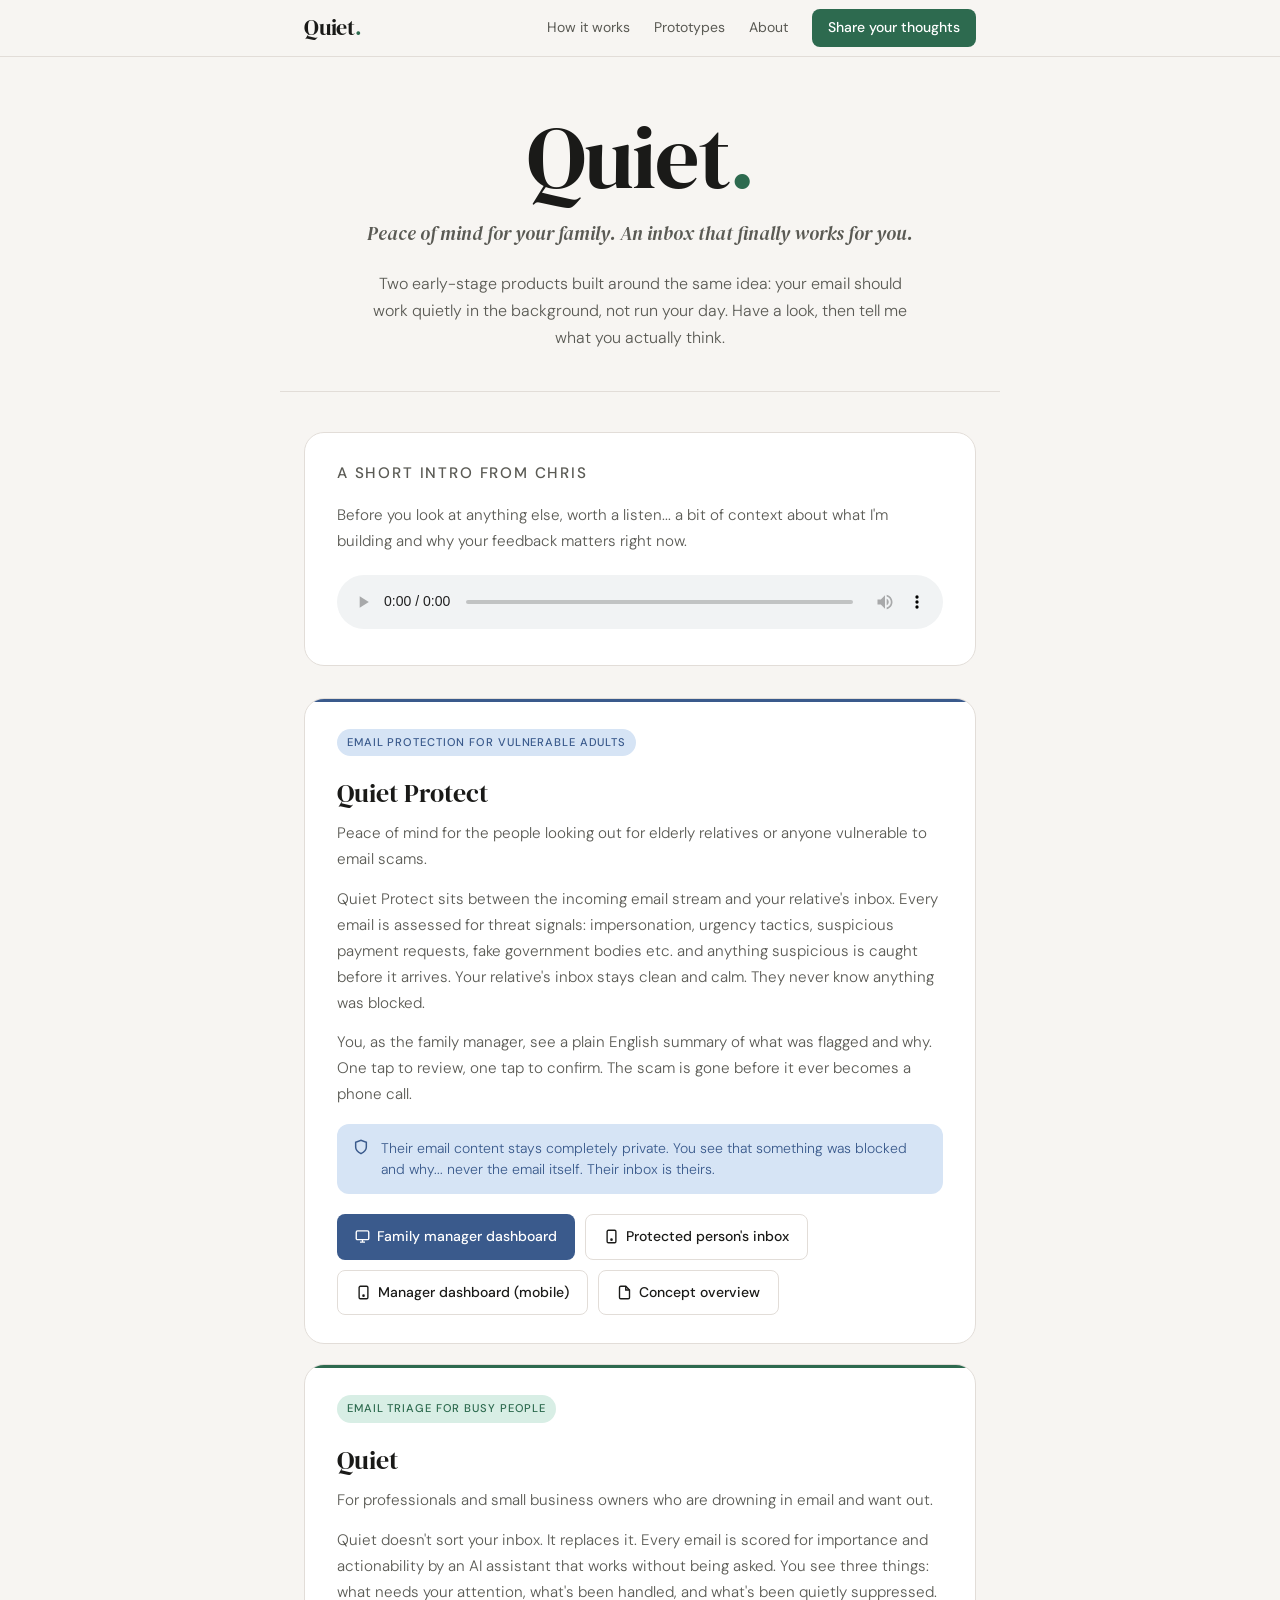
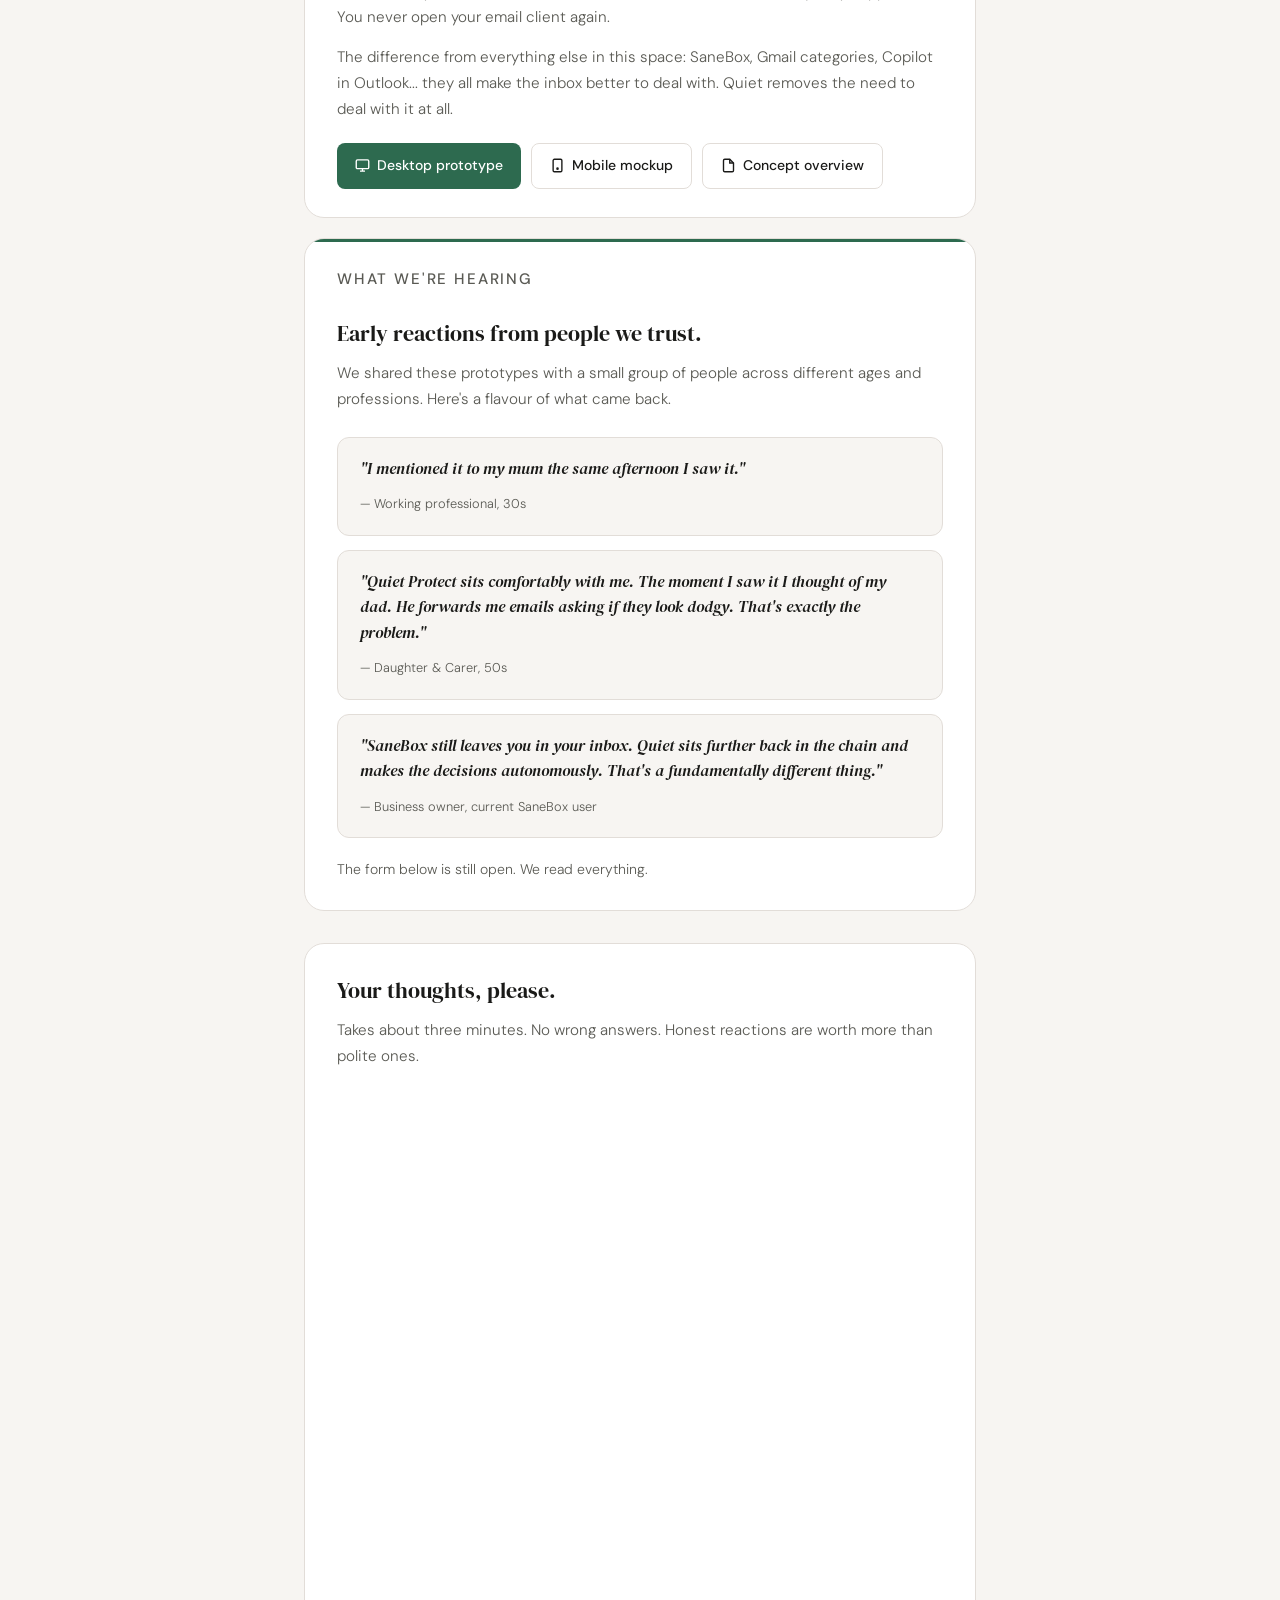
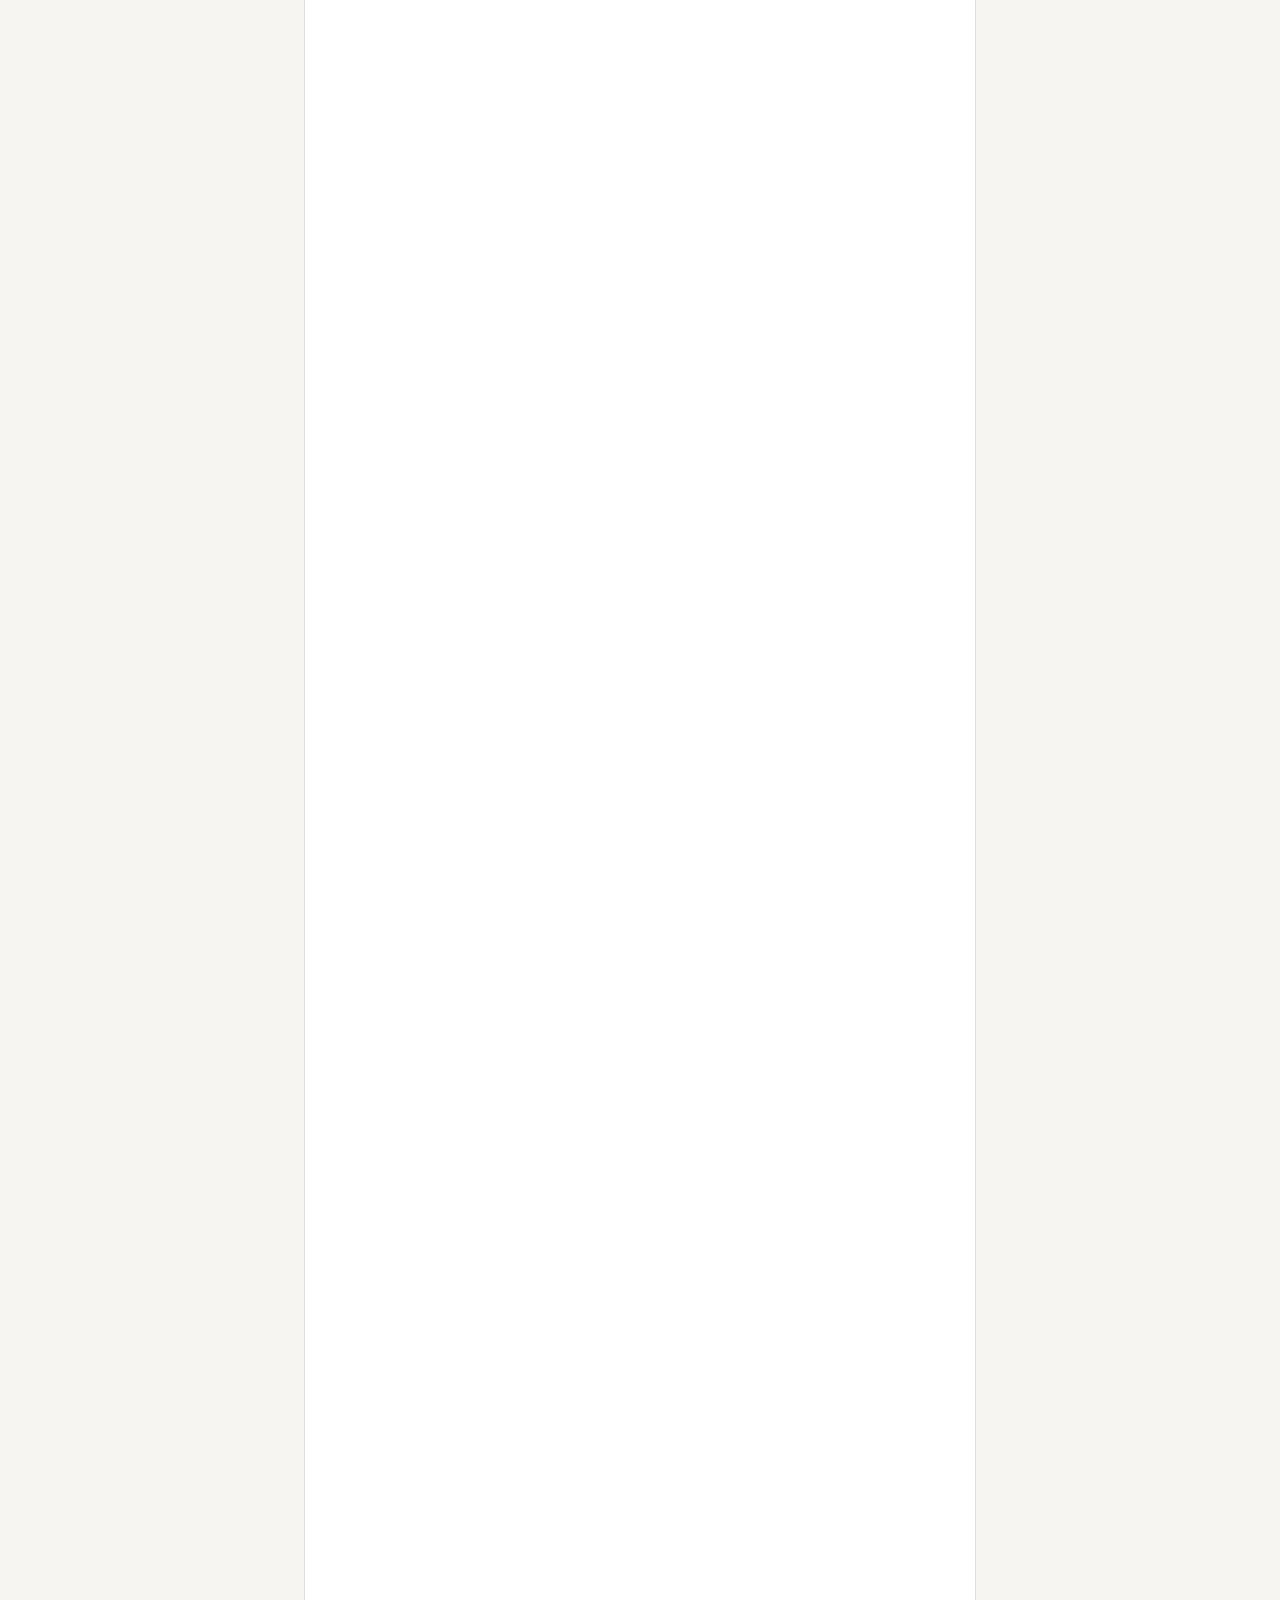
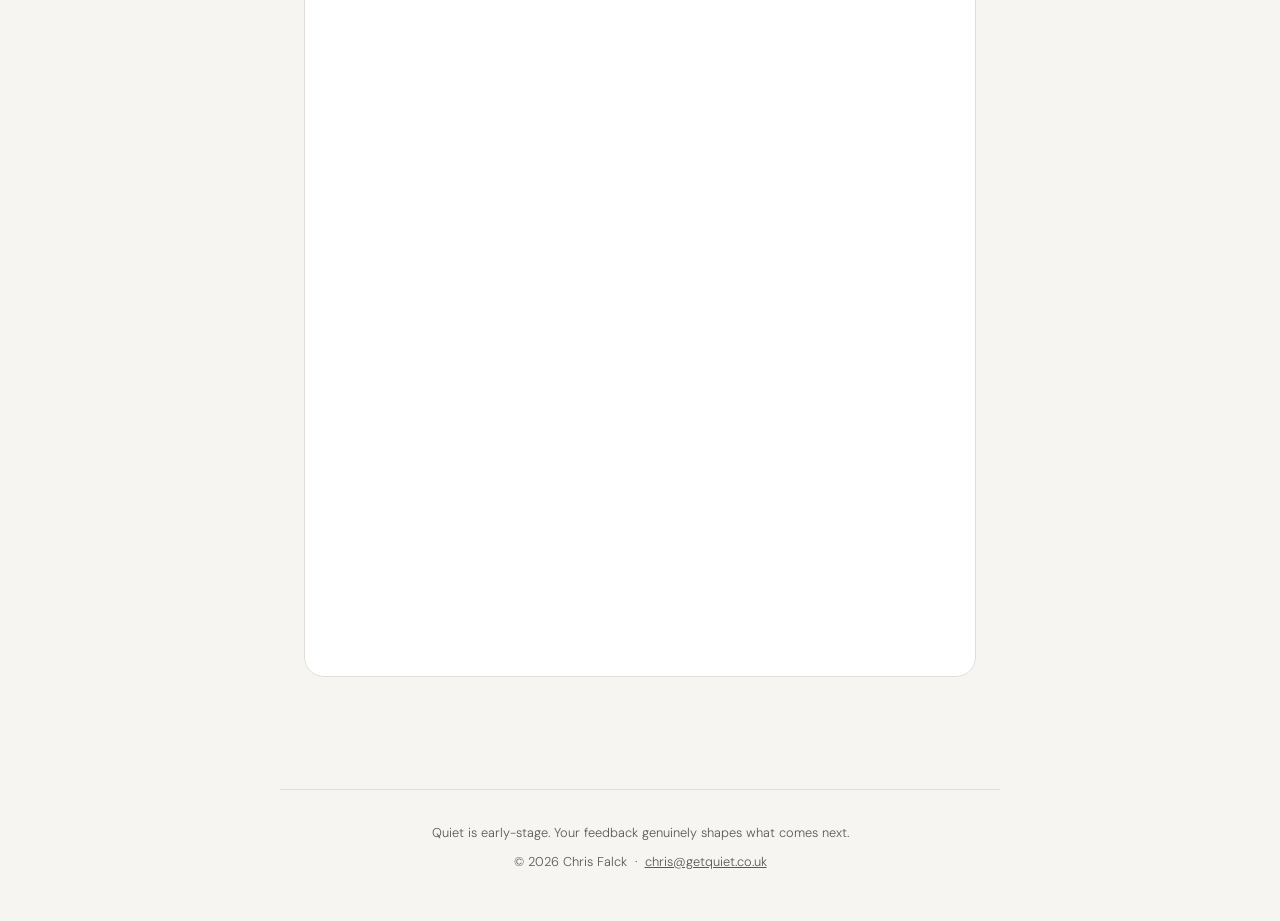
==== index.html @ 70535eb1 "fix: Tally embed height=2750px" ====
<!DOCTYPE html>
<html lang="en">
<head>
  <meta charset="UTF-8" />
  <meta name="viewport" content="width=device-width, initial-scale=1.0" />
  <title>Quiet: Peace of mind for your family</title>
  <link rel="preconnect" href="https://fonts.googleapis.com" />
  <link rel="preconnect" href="https://fonts.gstatic.com" crossorigin />
  <link href="https://fonts.googleapis.com/css2?family=DM+Serif+Display:ital@0;1&family=DM+Sans:wght@300;400;500&display=swap" rel="stylesheet" />
  <link rel="stylesheet" href="/css/style.css" />
</head>
<body>

  <nav class="nav">
    <div class="nav-inner">
      <a href="/" class="nav-logo">Quiet<span>.</span></a>
      <div class="nav-links">
        <a href="/how-it-works.html">How it works</a>
        <a href="/prototypes.html">Prototypes</a>
        <a href="/about.html">About</a>
        <a href="#feedback" class="nav-cta">Share your thoughts</a>
      </div>
    </div>
  </nav>

  <header class="page-header fade-up">
    <div class="wordmark">Quiet<span>.</span></div>
    <p class="tagline">Peace of mind for your family. An inbox that finally works for you.</p>
    <p class="intro-text">
      Two early-stage products built around the same idea: your email should work quietly in the background, not run your day. Have a look, then tell me what you actually think.
    </p>
  </header>

  <hr class="divider" />

  <main>

    <!-- VOICE NOTE -->
    <div class="voice-section fade-up d1">
      <p class="section-label">A short intro from Chris</p>
      <p>Before you look at anything else, worth a listen... a bit of context about what I'm building and why your feedback matters right now.</p>
      <audio controls src="/assets/audio/intro.m4a"></audio>
    </div>

    <!-- QUIET PROTECT - leads -->
    <div class="card protect fade-up d2">
      <span class="pill-tag">Email protection for vulnerable adults</span>
      <h2>Quiet Protect</h2>
      <p class="product-sub">Peace of mind for the people looking out for elderly relatives or anyone vulnerable to email scams.</p>

      <p>Quiet Protect sits between the incoming email stream and your relative's inbox. Every email is assessed for threat signals: impersonation, urgency tactics, suspicious payment requests, fake government bodies etc. and anything suspicious is caught before it arrives. Your relative's inbox stays clean and calm. They never know anything was blocked.</p>

      <p>You, as the family manager, see a plain English summary of what was flagged and why. One tap to review, one tap to confirm. The scam is gone before it ever becomes a phone call.</p>

      <div class="privacy-note">
        <svg width="16" height="16" viewBox="0 0 24 24" fill="none" stroke="currentColor" stroke-width="2.2"><path d="M12 22s8-4 8-10V5l-8-3-8 3v7c0 6 8 10 8 10z"/></svg>
        <span>Their email content stays completely private. You see that something was blocked and why... never the email itself. Their inbox is theirs.</span>
      </div>

      <div class="btn-group">
        <a class="btn btn-primary protect-btn" href="/ui/quiet_protect_prototype.html" target="_blank" rel="noopener">
          <svg width="15" height="15" viewBox="0 0 24 24" fill="none" stroke="currentColor" stroke-width="2.2"><rect x="2" y="3" width="20" height="14" rx="2"/><path d="M8 21h8M12 17v4"/></svg>
          Family manager dashboard
        </a>
        <a class="btn btn-secondary" href="/ui/mobile_mocks/quiet_protect_mobile_inbox.html" target="_blank" rel="noopener">
          <svg width="15" height="15" viewBox="0 0 24 24" fill="none" stroke="currentColor" stroke-width="2.2"><rect x="5" y="2" width="14" height="20" rx="2"/><circle cx="12" cy="17" r="1"/></svg>
          Protected person's inbox
        </a>
        <a class="btn btn-secondary" href="/ui/mobile_mocks/quiet_protect_mobile_dashboard.html" target="_blank" rel="noopener">
          <svg width="15" height="15" viewBox="0 0 24 24" fill="none" stroke="currentColor" stroke-width="2.2"><rect x="5" y="2" width="14" height="20" rx="2"/><circle cx="12" cy="17" r="1"/></svg>
          Manager dashboard (mobile)
        </a>
        <a class="btn btn-secondary" href="/assets/docs/quiet_protect_concept_overview.pdf" target="_blank" rel="noopener">
          <svg width="15" height="15" viewBox="0 0 24 24" fill="none" stroke="currentColor" stroke-width="2.2"><path d="M14 2H6a2 2 0 0 0-2 2v16a2 2 0 0 0 2 2h12a2 2 0 0 0 2-2V8z"/><polyline points="14 2 14 8 20 8"/></svg>
          Concept overview
        </a>
      </div>
    </div>

    <!-- QUIET CORE -->
    <div class="card fade-up d3">
      <span class="pill-tag">Email triage for busy people</span>
      <h2>Quiet</h2>
      <p class="product-sub">For professionals and small business owners who are drowning in email and want out.</p>

      <p>Quiet doesn't sort your inbox. It replaces it. Every email is scored for importance and actionability by an AI assistant that works without being asked. You see three things: what needs your attention, what's been handled, and what's been quietly suppressed. You never open your email client again.</p>

      <p>The difference from everything else in this space: SaneBox, Gmail categories, Copilot in Outlook... they all make the inbox better to deal with. Quiet removes the need to deal with it at all.</p>

      <div class="btn-group">
        <a class="btn btn-primary" href="/ui/quiet_prototype.html" target="_blank" rel="noopener">
          <svg width="15" height="15" viewBox="0 0 24 24" fill="none" stroke="currentColor" stroke-width="2.2"><rect x="2" y="3" width="20" height="14" rx="2"/><path d="M8 21h8M12 17v4"/></svg>
          Desktop prototype
        </a>
        <a class="btn btn-secondary" href="/ui/mobile_mocks/quiet_mobile_mockup.html" target="_blank" rel="noopener">
          <svg width="15" height="15" viewBox="0 0 24 24" fill="none" stroke="currentColor" stroke-width="2.2"><rect x="5" y="2" width="14" height="20" rx="2"/><circle cx="12" cy="17" r="1"/></svg>
          Mobile mockup
        </a>
        <a class="btn btn-secondary" href="/assets/docs/quiet_concept_overview.pdf" target="_blank" rel="noopener">
          <svg width="15" height="15" viewBox="0 0 24 24" fill="none" stroke="currentColor" stroke-width="2.2"><path d="M14 2H6a2 2 0 0 0-2 2v16a2 2 0 0 0 2 2h12a2 2 0 0 0 2-2V8z"/><polyline points="14 2 14 8 20 8"/></svg>
          Concept overview
        </a>
      </div>
    </div>

    <!-- WHAT WE'RE HEARING -->
    <div class="hearing-section card fade-up d4">
      <p class="section-label">What we're hearing</p>
      <h3>Early reactions from people we trust.</h3>
      <p>We shared these prototypes with a small group of people across different ages and professions. Here's a flavour of what came back.</p>

      <div class="quotes">
        <div class="quote-card">
          <blockquote>"I mentioned it to my mum the same afternoon I saw it."</blockquote>
          <span class="quote-source">— Working professional, 30s</span>
        </div>
        <div class="quote-card">
          <blockquote>"Quiet Protect sits comfortably with me. The moment I saw it I thought of my dad. He forwards me emails asking if they look dodgy. That's exactly the problem."</blockquote>
          <span class="quote-source">— Daughter &amp; Carer, 50s</span>
        </div>
        <div class="quote-card">
          <blockquote>"SaneBox still leaves you in your inbox. Quiet sits further back in the chain and makes the decisions autonomously. That's a fundamentally different thing."</blockquote>
          <span class="quote-source">— Business owner, current SaneBox user</span>
        </div>
      </div>

      <p style="margin-top: 20px; font-size: 0.875rem;">The form below is still open. We read everything.</p>
    </div>

    <!-- FEEDBACK -->
    <div class="feedback-section fade-up d5" id="feedback">
      <h3>Your thoughts, please.</h3>
      <p>Takes about three minutes. No wrong answers. Honest reactions are worth more than polite ones.</p>
      <iframe
        class="tally-embed"
        data-tally-src="https://tally.so/embed/KYLgdk?alignLeft=1&hideTitle=1&transparentBackground=1"
        width="100%"
        style="height: 2750px;"
        frameborder="0"
        marginheight="0"
        marginwidth="0"
        title="Quiet Feedback Form">
      </iframe>
    </div>

  </main>

  <footer>
    <p>Quiet is early-stage. Your feedback genuinely shapes what comes next.</p>
    <p style="margin-top: 8px;">© 2026 Chris Falck &nbsp;·&nbsp; <a href="mailto:chris@getquiet.co.uk">chris@getquiet.co.uk</a></p>
  </footer>

  <script>var d=document,w="https://tally.so/widgets/embed.js",v=function(){"undefined"!=typeof Tally?Tally.loadEmbeds():d.querySelectorAll("iframe[data-tally-src]:not([src])").forEach((function(e){e.src=e.dataset.tallySrc}))};if("undefined"!=typeof Tally)v();else if(d.querySelector('script[src="'+w+'"]')==null){var s=d.createElement("script");s.src=w,s.onload=v,s.onerror=v,d.body.appendChild(s);}</script>

</body>
</html>
---- css/style.css ----
/* ── RESET & VARIABLES ── */
*, *::before, *::after { box-sizing: border-box; margin: 0; padding: 0; }

:root {
  --bg:         #F7F5F2;
  --surface:    #FFFFFF;
  --ink:        #1A1A18;
  --ink-soft:   #5A5A54;
  --accent:     #2D6A4F;
  --accent-lt:  #D8EEE5;
  --protect:    #3A5A8C;
  --protect-lt: #D6E4F5;
  --rule:       #E2DDD8;
  --radius:     12px;
  --radius-lg:  20px;
}

html { scroll-behavior: smooth; }

body {
  background: var(--bg);
  color: var(--ink);
  font-family: 'DM Sans', sans-serif;
  font-weight: 300;
  line-height: 1.7;
  min-height: 100vh;
}

/* ── NAVIGATION ── */
.nav {
  position: sticky;
  top: 0;
  z-index: 100;
  background: rgba(247, 245, 242, 0.94);
  backdrop-filter: blur(12px);
  -webkit-backdrop-filter: blur(12px);
  border-bottom: 1px solid var(--rule);
}

.nav-inner {
  max-width: 720px;
  margin: 0 auto;
  padding: 0 24px;
  height: 56px;
  display: flex;
  align-items: center;
  justify-content: space-between;
}

.nav-logo {
  font-family: 'DM Serif Display', serif;
  font-size: 1.35rem;
  letter-spacing: -0.01em;
  color: var(--ink);
  text-decoration: none;
}
.nav-logo span { color: var(--accent); }

.nav-links {
  display: flex;
  align-items: center;
  gap: 24px;
}

.nav-links a {
  font-size: 0.875rem;
  font-weight: 400;
  color: var(--ink-soft);
  text-decoration: none;
  transition: color 0.15s;
}

.nav-links a:hover { color: var(--ink); }
.nav-links a.active { color: var(--ink); font-weight: 500; }

.nav-links a.nav-cta {
  background: var(--accent);
  color: #fff;
  padding: 7px 16px;
  border-radius: 8px;
  font-weight: 500;
  transition: background 0.15s;
}
.nav-links a.nav-cta:hover { background: #255c43; color: #fff; }

/* ── PAGE LAYOUT ── */
.page-header {
  max-width: 720px;
  margin: 0 auto;
  padding: 56px 24px 0;
  text-align: center;
}

main {
  max-width: 720px;
  margin: 0 auto;
  padding: 0 24px 80px;
}

hr.divider {
  max-width: 720px;
  margin: 40px auto;
  padding: 0 24px;
  border: none;
  border-top: 1px solid var(--rule);
}

/* ── TYPOGRAPHY ── */
.wordmark {
  font-family: 'DM Serif Display', serif;
  font-size: clamp(3rem, 10vw, 5.5rem);
  letter-spacing: -0.02em;
  line-height: 1;
  color: var(--ink);
}
.wordmark span { color: var(--accent); }

.tagline {
  margin-top: 16px;
  font-size: clamp(1rem, 2.5vw, 1.2rem);
  color: var(--ink-soft);
  font-weight: 300;
  font-style: italic;
  font-family: 'DM Serif Display', serif;
}

.intro-text {
  margin-top: 20px;
  font-size: 1rem;
  color: var(--ink-soft);
  max-width: 560px;
  margin-left: auto;
  margin-right: auto;
}

.page-title {
  font-family: 'DM Serif Display', serif;
  font-size: clamp(2rem, 6vw, 3rem);
  font-weight: 400;
  letter-spacing: -0.01em;
  margin-bottom: 12px;
}

.page-subtitle {
  font-size: 1rem;
  color: var(--ink-soft);
  max-width: 540px;
  margin: 0 auto;
}

.section-label {
  font-size: 0.7rem;
  font-weight: 500;
  letter-spacing: 0.12em;
  text-transform: uppercase;
  color: var(--ink-soft);
  margin-bottom: 12px;
}

/* ── CARDS (shared base) ── */
.card {
  background: var(--surface);
  border: 1px solid var(--rule);
  border-radius: var(--radius-lg);
  padding: 28px 32px;
  margin-bottom: 20px;
  position: relative;
  overflow: hidden;
}

.card::before {
  content: '';
  position: absolute;
  top: 0; left: 0; right: 0;
  height: 3px;
  background: var(--accent);
}

.card.protect::before { background: var(--protect); }

.card h2 {
  font-family: 'DM Serif Display', serif;
  font-size: 1.6rem;
  font-weight: 400;
  margin-bottom: 6px;
}

.card h3 {
  font-family: 'DM Serif Display', serif;
  font-size: 1.35rem;
  font-weight: 400;
  margin-bottom: 8px;
}

.card p {
  font-size: 0.95rem;
  color: var(--ink-soft);
  margin-bottom: 14px;
}
.card p:last-of-type { margin-bottom: 0; }

.product-sub {
  font-size: 0.85rem;
  color: var(--ink-soft);
  margin-bottom: 16px;
}

/* ── PILL TAGS ── */
.pill-tag {
  display: inline-block;
  font-size: 0.7rem;
  font-weight: 500;
  letter-spacing: 0.08em;
  text-transform: uppercase;
  padding: 4px 10px;
  border-radius: 20px;
  margin-bottom: 16px;
  background: var(--accent-lt);
  color: var(--accent);
}

.protect .pill-tag { background: var(--protect-lt); color: var(--protect); }

/* ── PRIVACY NOTE ── */
.privacy-note {
  display: flex;
  gap: 12px;
  align-items: flex-start;
  background: var(--protect-lt);
  border-radius: var(--radius);
  padding: 14px 16px;
  margin-top: 16px;
  font-size: 0.875rem;
  color: var(--protect);
  line-height: 1.5;
}
.privacy-note svg { flex-shrink: 0; margin-top: 1px; }

/* ── BUTTONS ── */
.btn-group {
  display: flex;
  flex-wrap: wrap;
  gap: 10px;
  margin-top: 20px;
}

.btn {
  display: inline-flex;
  align-items: center;
  gap: 7px;
  padding: 10px 18px;
  border-radius: 8px;
  font-family: 'DM Sans', sans-serif;
  font-size: 0.875rem;
  font-weight: 500;
  text-decoration: none;
  transition: all 0.15s ease;
  cursor: pointer;
  border: none;
}

.btn-primary { background: var(--accent); color: #fff; }
.btn-primary:hover { background: #255c43; }
.btn-primary.protect-btn { background: var(--protect); }
.btn-primary.protect-btn:hover { background: #2d4d7a; }
.btn-secondary { background: transparent; color: var(--ink); border: 1px solid var(--rule); }
.btn-secondary:hover { background: var(--bg); }

/* ── VOICE NOTE ── */
.voice-section {
  background: var(--surface);
  border: 1px solid var(--rule);
  border-radius: var(--radius-lg);
  padding: 28px 32px;
  margin-bottom: 32px;
}
.voice-section p { font-size: 0.95rem; color: var(--ink-soft); margin-bottom: 16px; }

audio {
  width: 100%;
  margin-top: 4px;
  border-radius: 8px;
  accent-color: var(--accent);
}

/* ── WHAT WE'RE HEARING ── */
.hearing-section {
  background: var(--surface);
  border: 1px solid var(--rule);
  border-radius: var(--radius-lg);
  padding: 28px 32px;
  margin-bottom: 32px;
}
.hearing-section > p {
  font-size: 0.95rem;
  color: var(--ink-soft);
  margin-bottom: 24px;
}
.quotes { display: grid; gap: 14px; }

.quote-card {
  background: var(--bg);
  border: 1px solid var(--rule);
  border-radius: var(--radius);
  padding: 18px 22px;
}
.quote-card blockquote {
  font-family: 'DM Serif Display', serif;
  font-style: italic;
  font-size: 1rem;
  color: var(--ink);
  line-height: 1.6;
  margin-bottom: 8px;
}
.quote-source {
  font-size: 0.8rem;
  color: var(--ink-soft);
  font-style: normal;
}

/* ── FEEDBACK FORM ── */
.feedback-section {
  background: var(--surface);
  border: 1px solid var(--rule);
  border-radius: var(--radius-lg);
  padding: 28px 32px;
  margin-bottom: 32px;
}
.feedback-section h3 {
  font-family: 'DM Serif Display', serif;
  font-size: 1.4rem;
  font-weight: 400;
  margin-bottom: 8px;
}
.feedback-section > p {
  font-size: 0.95rem;
  color: var(--ink-soft);
  margin-bottom: 20px;
}
.tally-embed { border: none; width: 100%; border-radius: var(--radius); }

/* ── HOW IT WORKS PAGE ── */
.how-section { margin-bottom: 48px; }

.how-section h2 {
  font-family: 'DM Serif Display', serif;
  font-size: 1.5rem;
  font-weight: 400;
  margin-bottom: 14px;
  color: var(--ink);
}

.how-section p {
  font-size: 0.95rem;
  color: var(--ink-soft);
  margin-bottom: 14px;
  line-height: 1.8;
}
.how-section p:last-child { margin-bottom: 0; }

.how-section .lead {
  font-size: 1.05rem;
  color: var(--ink);
  font-weight: 400;
  margin-bottom: 16px;
}

.dimension-table {
  width: 100%;
  border-collapse: collapse;
  margin: 20px 0;
  font-size: 0.9rem;
  background: var(--surface);
  border: 1px solid var(--rule);
  border-radius: var(--radius);
  overflow: hidden;
}
.dimension-table th {
  text-align: left;
  font-weight: 500;
  font-size: 0.72rem;
  letter-spacing: 0.08em;
  text-transform: uppercase;
  color: var(--ink-soft);
  padding: 10px 16px;
  background: var(--bg);
  border-bottom: 1px solid var(--rule);
}
.dimension-table td {
  padding: 13px 16px;
  border-bottom: 1px solid var(--rule);
  vertical-align: top;
}
.dimension-table tr:last-child td { border-bottom: none; }
.dim-name { font-weight: 500; color: var(--ink); white-space: nowrap; }
.dim-weight { font-size: 0.8rem; color: var(--accent); font-weight: 500; }
.dim-desc { color: var(--ink-soft); font-size: 0.875rem; }

.callout {
  border-left: 3px solid var(--accent);
  padding: 14px 18px;
  background: var(--accent-lt);
  border-radius: 0 var(--radius) var(--radius) 0;
  font-size: 0.925rem;
  color: var(--ink);
  margin: 20px 0;
  line-height: 1.7;
}
.callout.protect-callout {
  border-color: var(--protect);
  background: var(--protect-lt);
  color: var(--protect);
}

.limitation {
  border: 1px solid var(--rule);
  border-radius: var(--radius);
  padding: 16px 20px;
  margin-bottom: 14px;
  background: var(--surface);
}
.limitation strong {
  display: block;
  font-weight: 500;
  font-size: 0.9rem;
  color: var(--ink);
  margin-bottom: 4px;
}
.limitation p {
  font-size: 0.875rem;
  color: var(--ink-soft);
  margin: 0;
  line-height: 1.6;
}

/* ── PROTOTYPES PAGE ── */
.proto-group { margin-bottom: 40px; }
.proto-group-title {
  font-family: 'DM Serif Display', serif;
  font-size: 1.4rem;
  font-weight: 400;
  margin-bottom: 16px;
  padding-bottom: 12px;
  border-bottom: 1px solid var(--rule);
}
.proto-grid { display: grid; gap: 14px; }

.proto-card {
  background: var(--surface);
  border: 1px solid var(--rule);
  border-radius: var(--radius-lg);
  padding: 22px 26px;
  display: flex;
  align-items: center;
  justify-content: space-between;
  gap: 20px;
  text-decoration: none;
  transition: border-color 0.15s, box-shadow 0.15s;
}
.proto-card:hover {
  border-color: var(--accent);
  box-shadow: 0 2px 12px rgba(45, 106, 79, 0.08);
}
.proto-card.protect-proto:hover {
  border-color: var(--protect);
  box-shadow: 0 2px 12px rgba(58, 90, 140, 0.08);
}
.proto-card-content h3 {
  font-family: 'DM Sans', sans-serif;
  font-size: 0.95rem;
  font-weight: 500;
  color: var(--ink);
  margin-bottom: 4px;
}
.proto-card-content p {
  font-size: 0.85rem;
  color: var(--ink-soft);
  line-height: 1.5;
  margin: 0;
}
.proto-card svg { flex-shrink: 0; color: var(--ink-soft); }
.proto-card:hover svg { color: var(--accent); }
.proto-card.protect-proto:hover svg { color: var(--protect); }

.proto-doc-link {
  display: inline-flex;
  align-items: center;
  gap: 8px;
  font-size: 0.875rem;
  font-weight: 500;
  color: var(--accent);
  text-decoration: none;
  padding: 8px 0;
}
.proto-doc-link:hover { text-decoration: underline; }
.proto-doc-link.protect-link { color: var(--protect); }

/* ── ABOUT PAGE ── */
.about-section { margin-bottom: 48px; }
.about-section h2 {
  font-family: 'DM Serif Display', serif;
  font-size: 1.5rem;
  font-weight: 400;
  margin-bottom: 16px;
}
.about-section p {
  font-size: 0.95rem;
  color: var(--ink-soft);
  margin-bottom: 14px;
  line-height: 1.8;
}
.about-section p:last-child { margin-bottom: 0; }

.origin-quote {
  border-left: 3px solid var(--protect);
  padding-left: 20px;
  margin: 28px 0;
  font-family: 'DM Serif Display', serif;
  font-size: 1.15rem;
  font-style: italic;
  color: var(--ink);
  line-height: 1.65;
}

.status-card {
  background: var(--surface);
  border: 1px solid var(--rule);
  border-radius: var(--radius-lg);
  padding: 28px 32px;
  margin-bottom: 20px;
}
.status-card h3 {
  font-family: 'DM Serif Display', serif;
  font-size: 1.2rem;
  font-weight: 400;
  margin-bottom: 14px;
}
.status-row {
  display: flex;
  align-items: baseline;
  gap: 12px;
  padding: 8px 0;
  border-bottom: 1px solid var(--rule);
  font-size: 0.9rem;
}
.status-row:last-child { border-bottom: none; }
.status-label { font-weight: 500; color: var(--ink); min-width: 140px; }
.status-value { color: var(--ink-soft); }
.status-dot {
  display: inline-block;
  width: 7px;
  height: 7px;
  border-radius: 50%;
  background: var(--accent);
  margin-right: 6px;
  flex-shrink: 0;
  position: relative;
  top: -1px;
}
.status-dot.amber { background: #C9813A; }
.status-dot.grey { background: var(--rule); }

.contact-card {
  background: var(--surface);
  border: 1px solid var(--rule);
  border-radius: var(--radius-lg);
  padding: 32px;
  text-align: center;
}
.contact-card h3 {
  font-family: 'DM Serif Display', serif;
  font-size: 1.4rem;
  font-weight: 400;
  margin-bottom: 10px;
}
.contact-card p {
  font-size: 0.95rem;
  color: var(--ink-soft);
  margin-bottom: 20px;
  max-width: 440px;
  margin-left: auto;
  margin-right: auto;
}
.contact-card a.contact-link {
  display: inline-flex;
  align-items: center;
  gap: 8px;
  font-size: 0.95rem;
  font-weight: 500;
  color: var(--accent);
  text-decoration: none;
}
.contact-card a.contact-link:hover { text-decoration: underline; }

/* ── FOOTER ── */
footer {
  text-align: center;
  padding: 32px 24px 48px;
  font-size: 0.8rem;
  color: var(--ink-soft);
  border-top: 1px solid var(--rule);
  max-width: 720px;
  margin: 0 auto;
}
footer a { color: var(--ink-soft); }

/* ── ANIMATIONS ── */
@keyframes fadeUp {
  from { opacity: 0; transform: translateY(16px); }
  to   { opacity: 1; transform: translateY(0); }
}

.fade-up { animation: fadeUp 0.5s ease both; }
.d1 { animation-delay: 0.05s; }
.d2 { animation-delay: 0.12s; }
.d3 { animation-delay: 0.19s; }
.d4 { animation-delay: 0.26s; }
.d5 { animation-delay: 0.33s; }
.d6 { animation-delay: 0.40s; }

/* ── MOBILE ── */
@media (max-width: 600px) {
  .nav-links a:not(.nav-cta):not(.active) {
    display: none;
  }
  .card, .voice-section, .feedback-section,
  .hearing-section, .status-card, .contact-card { padding: 20px 18px; }
  .btn { font-size: 0.82rem; padding: 9px 14px; }
  .how-section h2, .about-section h2 { font-size: 1.3rem; }
  .proto-card { flex-direction: column; align-items: flex-start; }
  .status-label { min-width: 110px; }
}
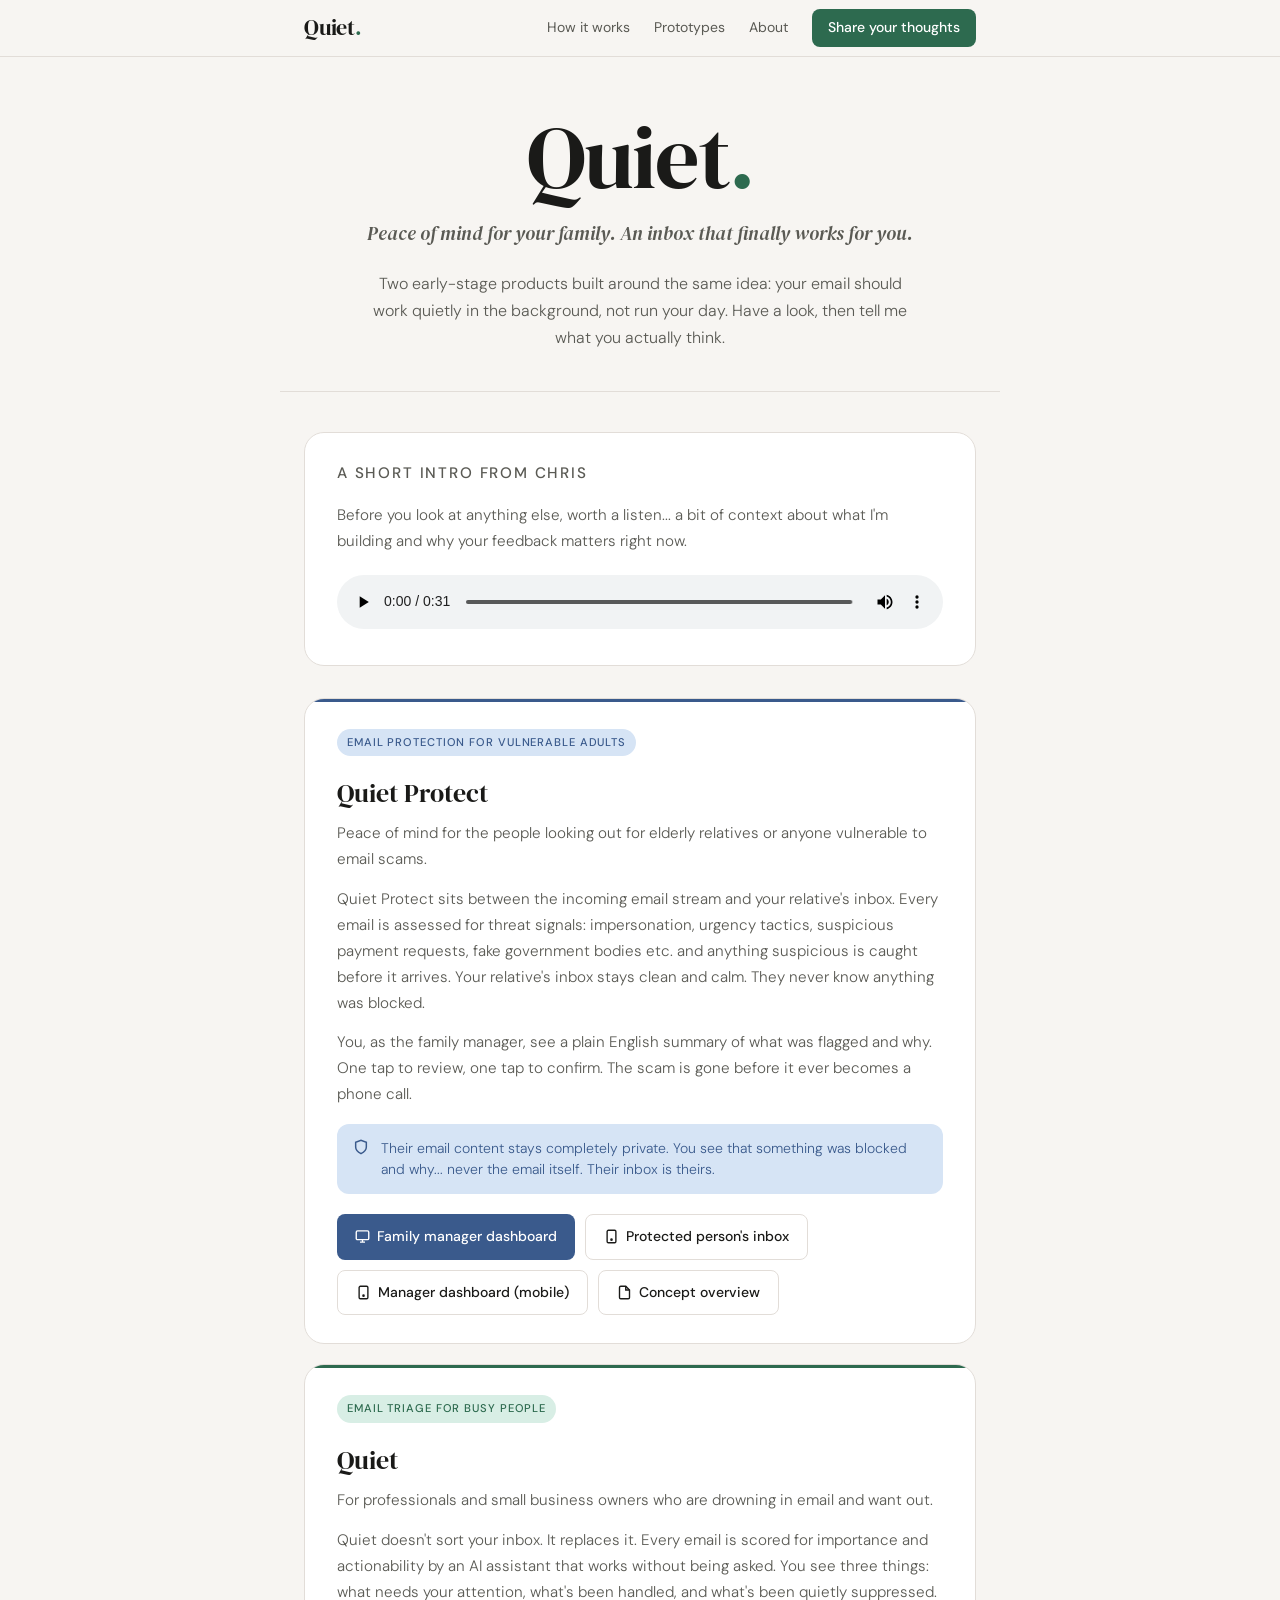
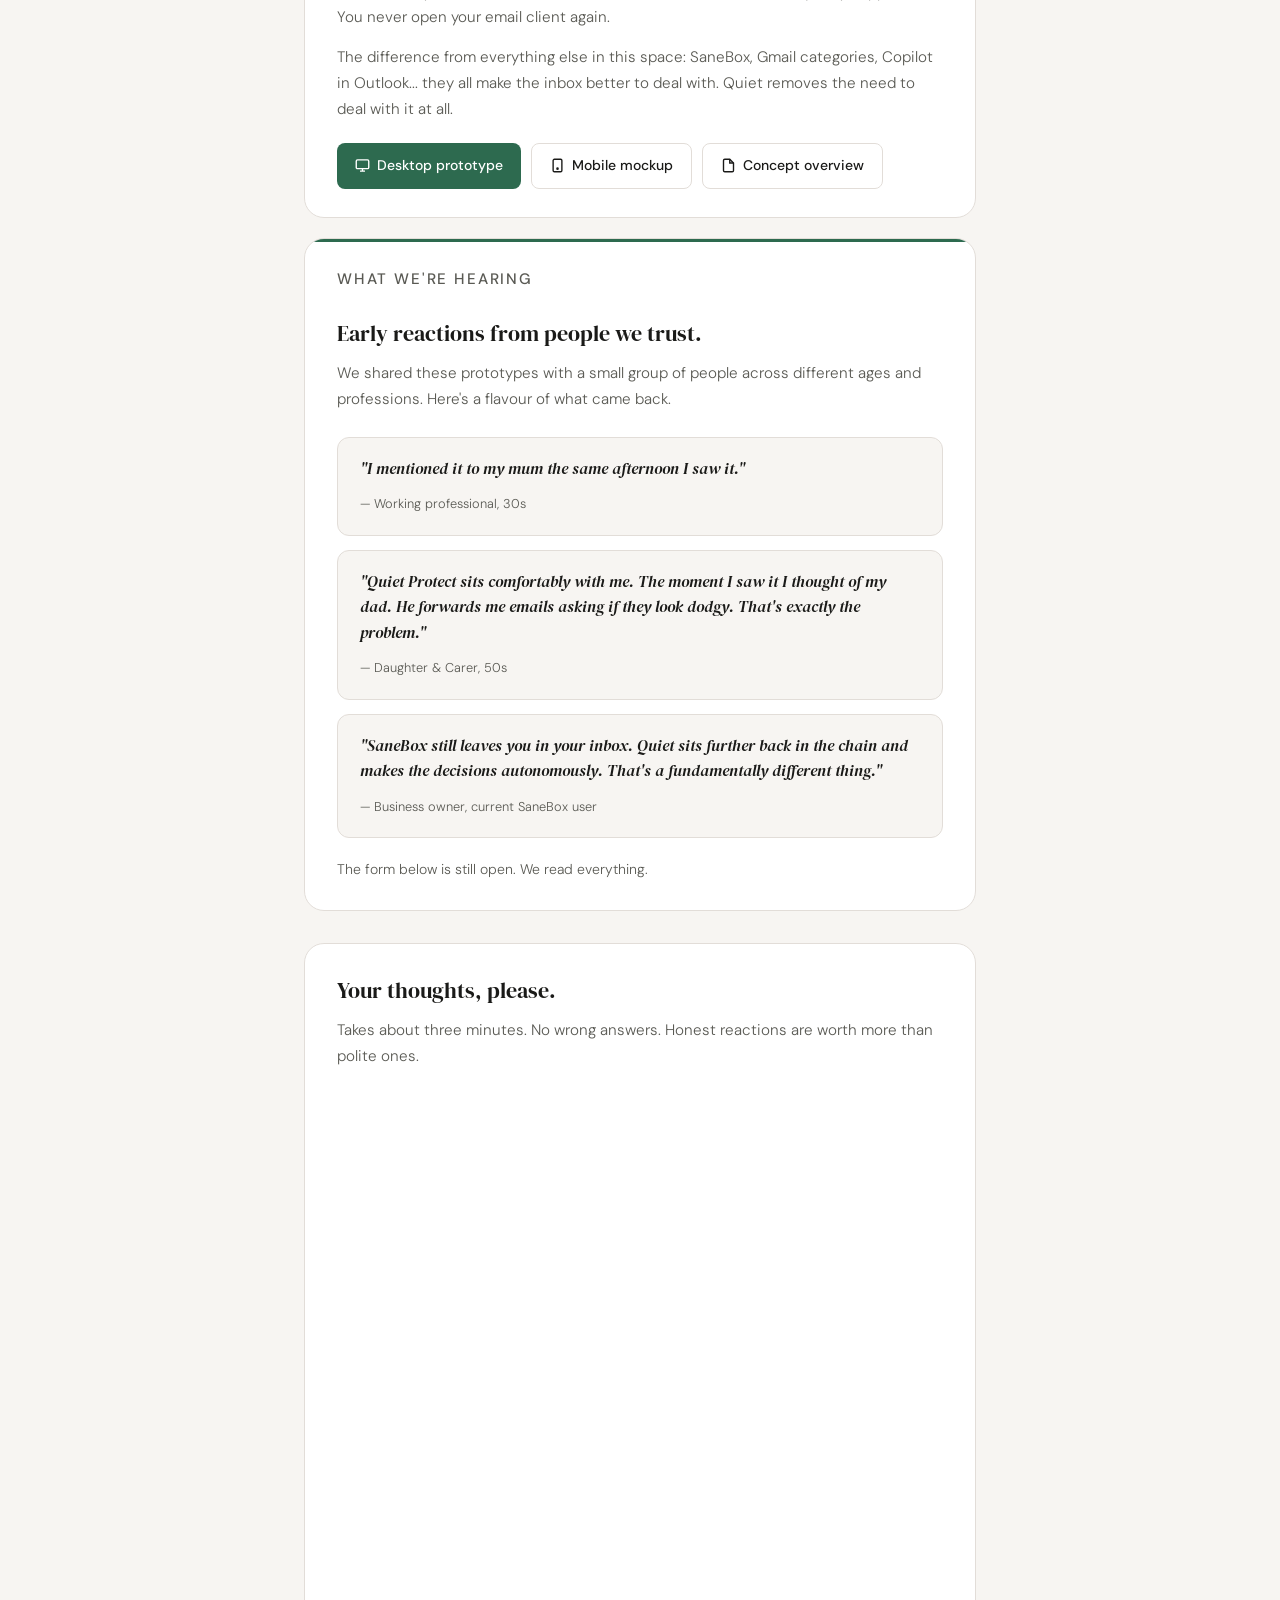
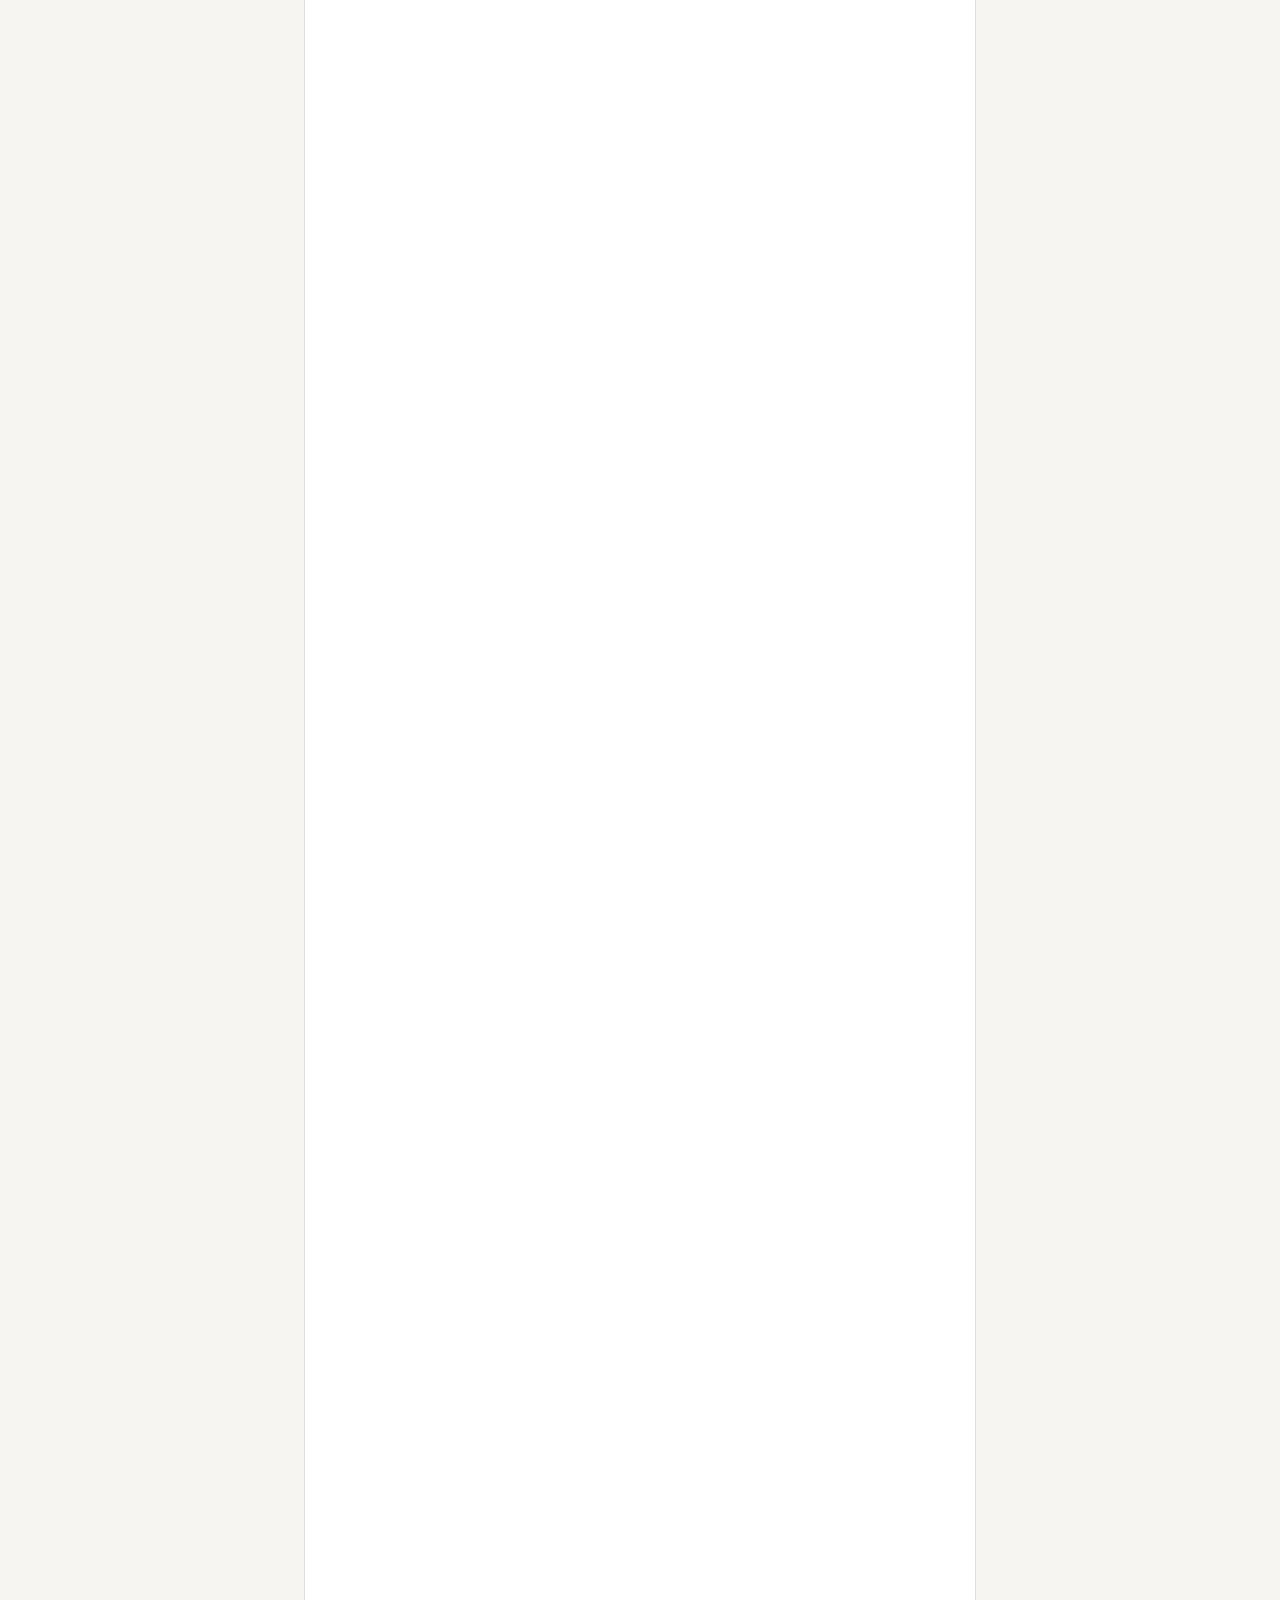
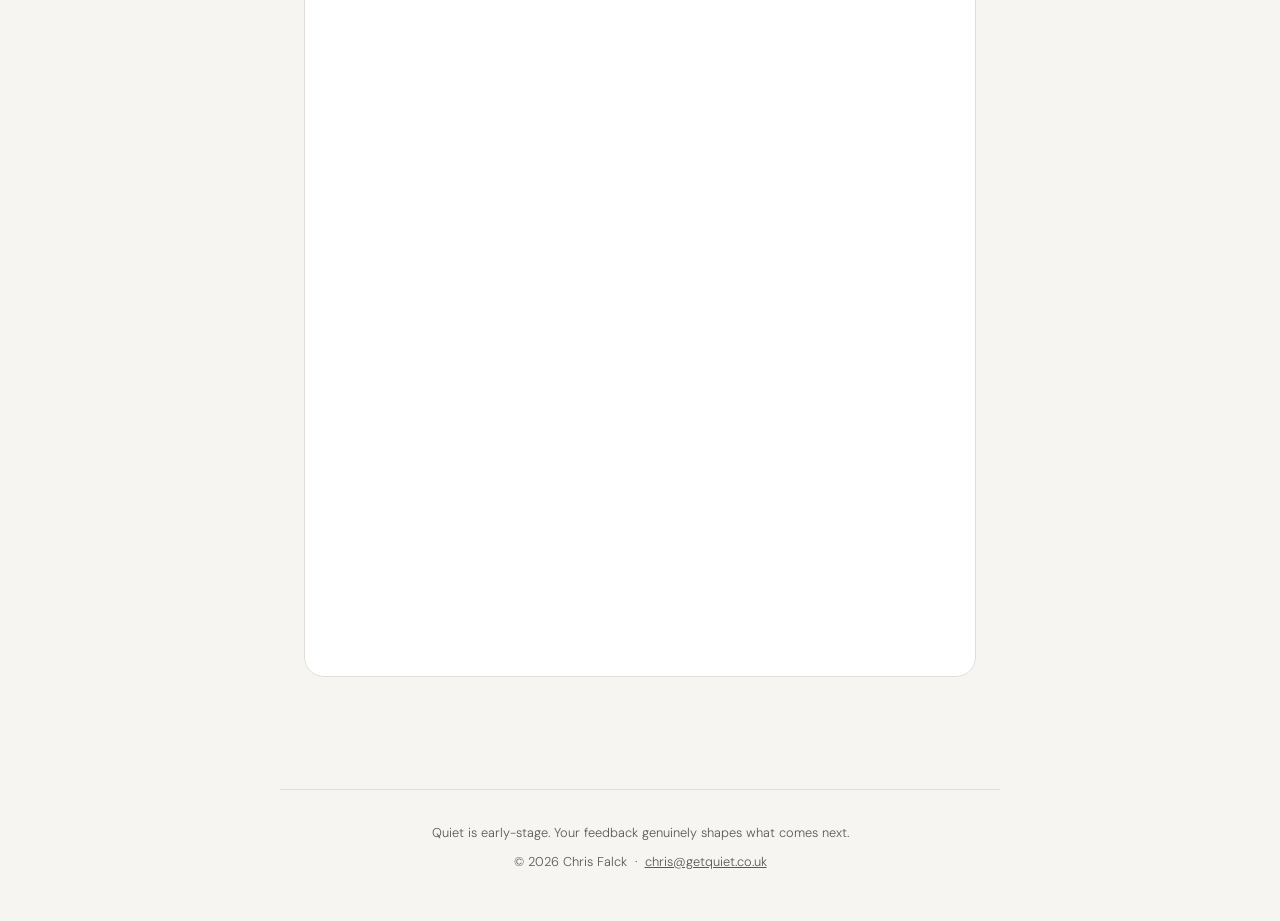
==== commit 0f1546ae: "fix: MP3 audio for mobile playback; updated headers and source order" ====
--- a/index.html
+++ b/index.html
@@ -14,6 +14,9 @@
   <nav class="nav">
     <div class="nav-inner">
       <a href="/" class="nav-logo">Quiet<span>.</span></a>
+      <button class="nav-hamburger" aria-label="Menu" aria-expanded="false">
+        <span></span><span></span><span></span>
+      </button>
       <div class="nav-links">
         <a href="/how-it-works.html">How it works</a>
         <a href="/prototypes.html">Prototypes</a>
@@ -39,7 +42,11 @@
     <div class="voice-section fade-up d1">
       <p class="section-label">A short intro from Chris</p>
       <p>Before you look at anything else, worth a listen... a bit of context about what I'm building and why your feedback matters right now.</p>
-      <audio controls src="/assets/audio/intro.m4a"></audio>
+      <audio controls>
+        <source src="/assets/audio/intro.mp3" type="audio/mpeg">
+        <source src="/assets/audio/intro.m4a" type="audio/mp4">
+        Your browser does not support audio playback.
+      </audio>
     </div>
 
     <!-- QUIET PROTECT - leads -->
@@ -133,7 +140,7 @@
       <p>Takes about three minutes. No wrong answers. Honest reactions are worth more than polite ones.</p>
       <iframe
         class="tally-embed"
-        data-tally-src="https://tally.so/embed/KYLgdk?alignLeft=1&hideTitle=1&transparentBackground=1"
+        src="https://tally.so/embed/KYLgdk?alignLeft=1&hideTitle=1&transparentBackground=1"
         width="100%"
         style="height: 2750px;"
         frameborder="0"
@@ -149,8 +156,7 @@
     <p>Quiet is early-stage. Your feedback genuinely shapes what comes next.</p>
     <p style="margin-top: 8px;">© 2026 Chris Falck &nbsp;·&nbsp; <a href="mailto:chris@getquiet.co.uk">chris@getquiet.co.uk</a></p>
   </footer>
-
-  <script>var d=document,w="https://tally.so/widgets/embed.js",v=function(){"undefined"!=typeof Tally?Tally.loadEmbeds():d.querySelectorAll("iframe[data-tally-src]:not([src])").forEach((function(e){e.src=e.dataset.tallySrc}))};if("undefined"!=typeof Tally)v();else if(d.querySelector('script[src="'+w+'"]')==null){var s=d.createElement("script");s.src=w,s.onload=v,s.onerror=v,d.body.appendChild(s);}</script>
+  <script src="/js/site.js"></script>
 
 </body>
 </html>
--- a/css/style.css
+++ b/css/style.css
@@ -618,15 +618,83 @@
 .d5 { animation-delay: 0.33s; }
 .d6 { animation-delay: 0.40s; }
 
+/* ── HAMBURGER BUTTON ── */
+.nav-hamburger {
+  display: none;
+  flex-direction: column;
+  justify-content: center;
+  gap: 5px;
+  background: none;
+  border: none;
+  cursor: pointer;
+  padding: 4px;
+  width: 36px;
+  height: 36px;
+}
+.nav-hamburger span {
+  display: block;
+  width: 22px;
+  height: 2px;
+  background: var(--ink);
+  border-radius: 2px;
+  transition: all 0.2s ease;
+}
+
+/* Animate to X when open */
+.nav-open .nav-hamburger span:nth-child(1) {
+  transform: translateY(7px) rotate(45deg);
+}
+.nav-open .nav-hamburger span:nth-child(2) {
+  opacity: 0;
+}
+.nav-open .nav-hamburger span:nth-child(3) {
+  transform: translateY(-7px) rotate(-45deg);
+}
+
 /* ── MOBILE ── */
 @media (max-width: 600px) {
-  .nav-links a:not(.nav-cta):not(.active) {
+
+  /* Show hamburger, hide inline links */
+  .nav-hamburger { display: flex; }
+  .nav-links {
     display: none;
+    position: absolute;
+    top: 56px;
+    left: 0;
+    right: 0;
+    background: rgba(247, 245, 242, 0.98);
+    backdrop-filter: blur(12px);
+    -webkit-backdrop-filter: blur(12px);
+    border-bottom: 1px solid var(--rule);
+    flex-direction: column;
+    padding: 16px 24px 20px;
+    gap: 0;
+    z-index: 99;
   }
+  .nav-open .nav-links { display: flex; }
+  .nav-links a {
+    font-size: 1rem;
+    padding: 12px 0;
+    border-bottom: 1px solid var(--rule);
+    color: var(--ink);
+  }
+  .nav-links a:last-child { border-bottom: none; }
+  .nav-links a.nav-cta {
+    background: none;
+    color: var(--accent);
+    padding: 12px 0;
+    border-radius: 0;
+    font-weight: 500;
+  }
+
+  /* Content */
   .card, .voice-section, .feedback-section,
   .hearing-section, .status-card, .contact-card { padding: 20px 18px; }
   .btn { font-size: 0.82rem; padding: 9px 14px; }
   .how-section h2, .about-section h2 { font-size: 1.3rem; }
   .proto-card { flex-direction: column; align-items: flex-start; }
   .status-label { min-width: 110px; }
-}
+
+  /* Form taller on mobile — fields stack more on small screens */
+  .tally-embed { height: 3000px !important; }
+}
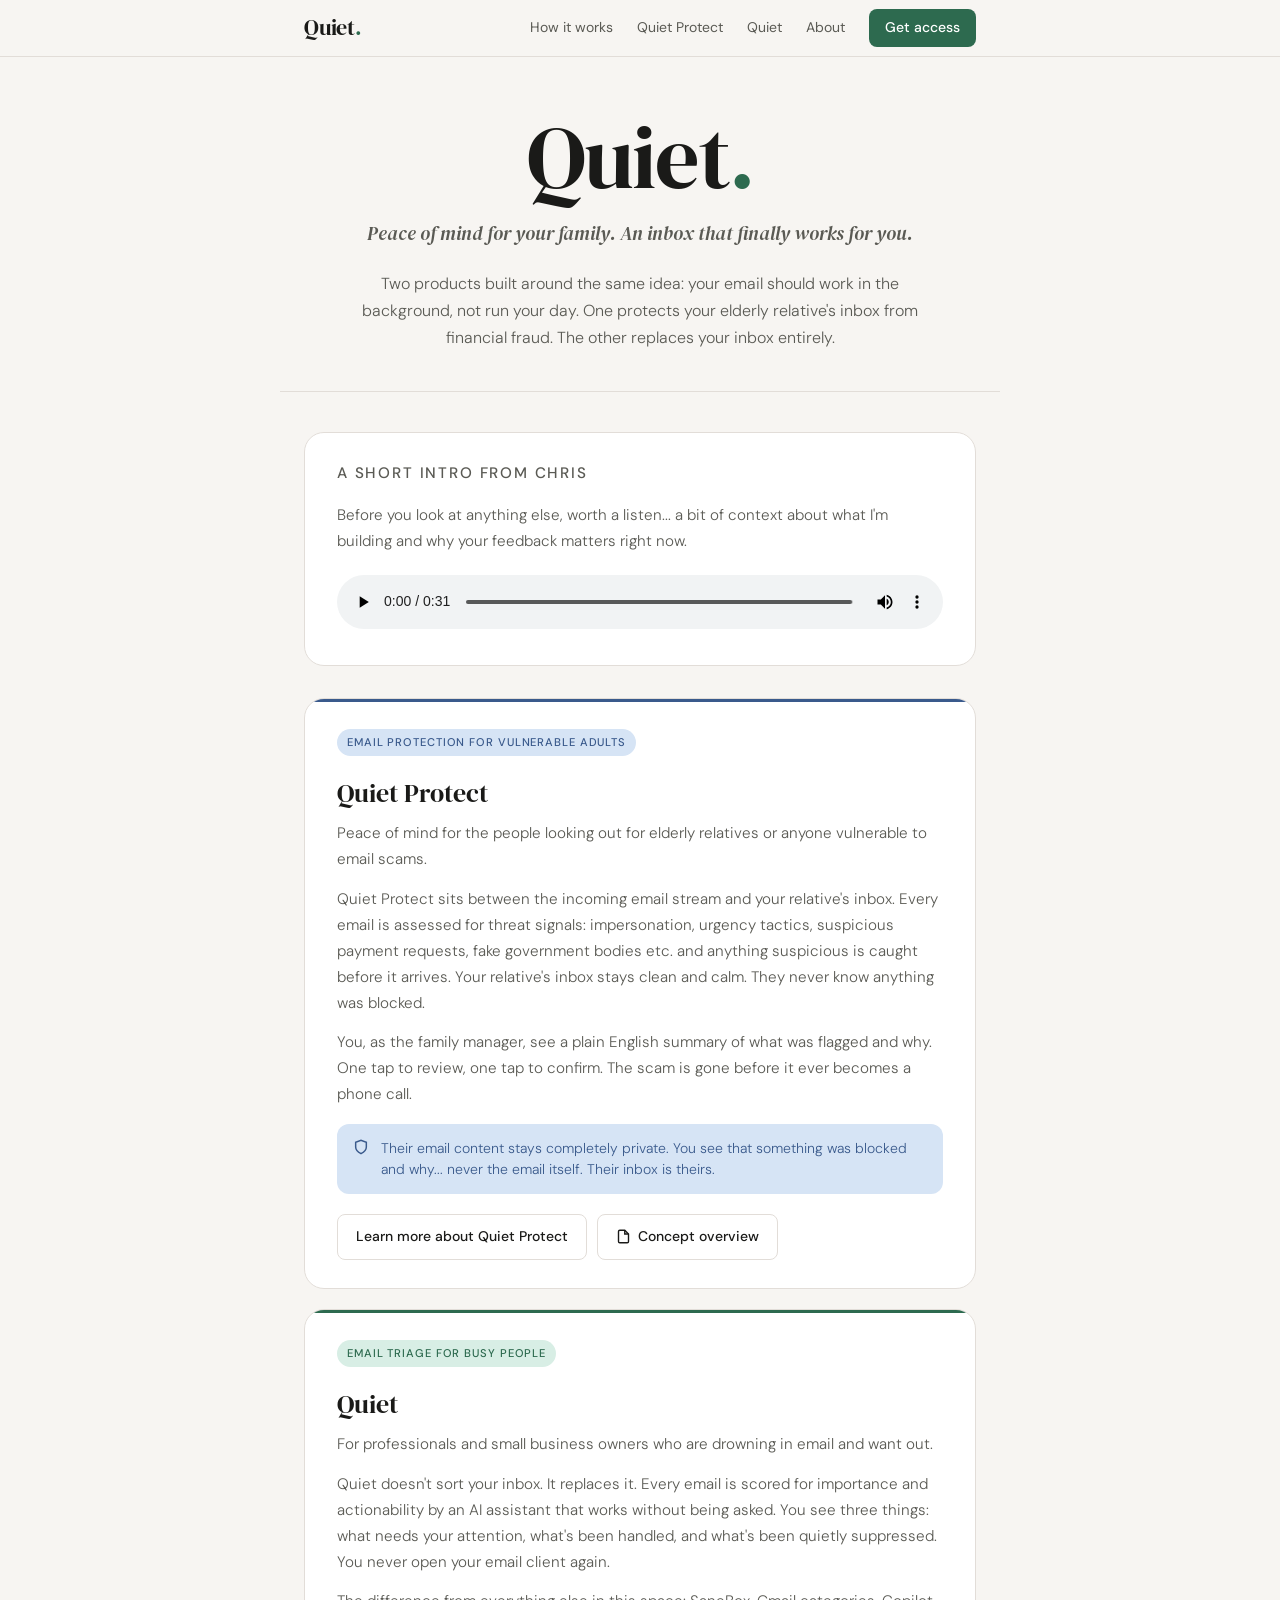
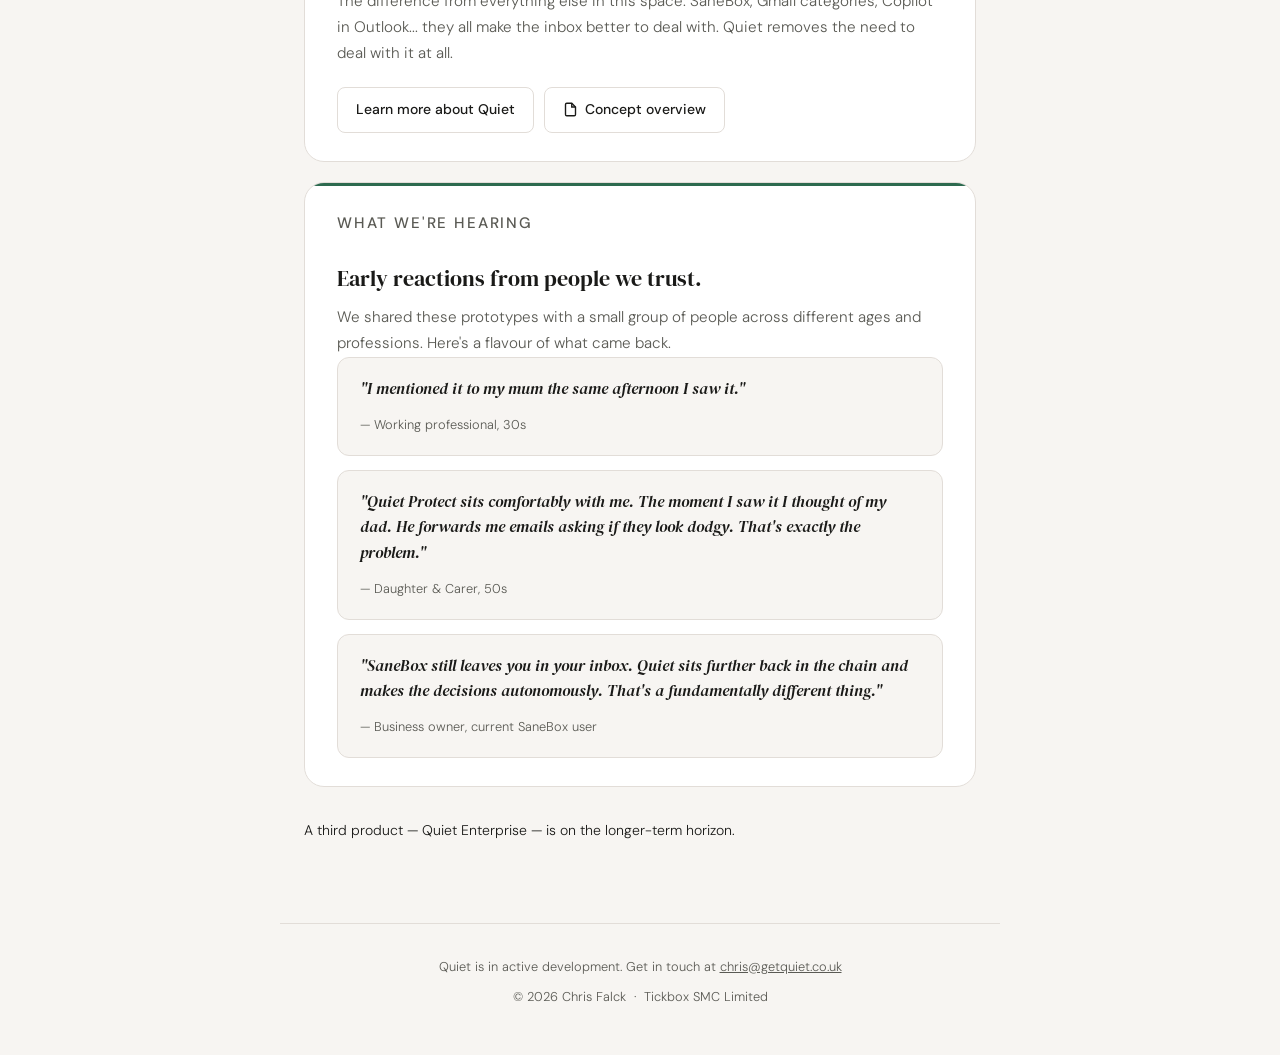
==== commit a9d68ee7: "feat: rewrite index.html hub page -- new nav, product cards link to product pages, remove feedback f" ====
--- a/index.html
+++ b/index.html
@@ -3,11 +3,13 @@
 <head>
   <meta charset="UTF-8" />
   <meta name="viewport" content="width=device-width, initial-scale=1.0" />
-  <title>Quiet: Peace of mind for your family</title>
+  <title>Quiet &mdash; AI email protection and triage</title>
   <link rel="preconnect" href="https://fonts.googleapis.com" />
   <link rel="preconnect" href="https://fonts.gstatic.com" crossorigin />
   <link href="https://fonts.googleapis.com/css2?family=DM+Serif+Display:ital@0;1&family=DM+Sans:wght@300;400;500&display=swap" rel="stylesheet" />
   <link rel="stylesheet" href="/css/style.css" />
+  <link rel="icon" type="image/svg+xml" href="/favicon.svg">
+  <link rel="apple-touch-icon" href="/apple-touch-icon.png">
 </head>
 <body>
 
@@ -19,9 +21,10 @@
       </button>
       <div class="nav-links">
         <a href="/how-it-works.html">How it works</a>
-        <a href="/prototypes.html">Prototypes</a>
+        <a href="/quiet-protect.html">Quiet Protect</a>
+        <a href="/quiet.html">Quiet</a>
         <a href="/about.html">About</a>
-        <a href="#feedback" class="nav-cta">Share your thoughts</a>
+        <a href="https://tally.so/r/0QJkjy" class="nav-cta" target="_blank" rel="noopener">Get access</a>
       </div>
     </div>
   </nav>
@@ -30,7 +33,9 @@
     <div class="wordmark">Quiet<span>.</span></div>
     <p class="tagline">Peace of mind for your family. An inbox that finally works for you.</p>
     <p class="intro-text">
-      Two early-stage products built around the same idea: your email should work quietly in the background, not run your day. Have a look, then tell me what you actually think.
+      Two products built around the same idea: your email should work in the
+      background, not run your day. One protects your elderly relative's inbox from
+      financial fraud. The other replaces your inbox entirely.
     </p>
   </header>
 
@@ -65,18 +70,7 @@
       </div>
 
       <div class="btn-group">
-        <a class="btn btn-primary protect-btn" href="/ui/quiet_protect_prototype.html" target="_blank" rel="noopener">
-          <svg width="15" height="15" viewBox="0 0 24 24" fill="none" stroke="currentColor" stroke-width="2.2"><rect x="2" y="3" width="20" height="14" rx="2"/><path d="M8 21h8M12 17v4"/></svg>
-          Family manager dashboard
-        </a>
-        <a class="btn btn-secondary" href="/ui/mobile_mocks/quiet_protect_mobile_inbox.html" target="_blank" rel="noopener">
-          <svg width="15" height="15" viewBox="0 0 24 24" fill="none" stroke="currentColor" stroke-width="2.2"><rect x="5" y="2" width="14" height="20" rx="2"/><circle cx="12" cy="17" r="1"/></svg>
-          Protected person's inbox
-        </a>
-        <a class="btn btn-secondary" href="/ui/mobile_mocks/quiet_protect_mobile_dashboard.html" target="_blank" rel="noopener">
-          <svg width="15" height="15" viewBox="0 0 24 24" fill="none" stroke="currentColor" stroke-width="2.2"><rect x="5" y="2" width="14" height="20" rx="2"/><circle cx="12" cy="17" r="1"/></svg>
-          Manager dashboard (mobile)
-        </a>
+        <a class="btn btn-secondary" href="/quiet-protect.html">Learn more about Quiet Protect</a>
         <a class="btn btn-secondary" href="/assets/docs/quiet_protect_concept_overview.pdf" target="_blank" rel="noopener">
           <svg width="15" height="15" viewBox="0 0 24 24" fill="none" stroke="currentColor" stroke-width="2.2"><path d="M14 2H6a2 2 0 0 0-2 2v16a2 2 0 0 0 2 2h12a2 2 0 0 0 2-2V8z"/><polyline points="14 2 14 8 20 8"/></svg>
           Concept overview
@@ -95,14 +89,7 @@
       <p>The difference from everything else in this space: SaneBox, Gmail categories, Copilot in Outlook... they all make the inbox better to deal with. Quiet removes the need to deal with it at all.</p>
 
       <div class="btn-group">
-        <a class="btn btn-primary" href="/ui/quiet_prototype.html" target="_blank" rel="noopener">
-          <svg width="15" height="15" viewBox="0 0 24 24" fill="none" stroke="currentColor" stroke-width="2.2"><rect x="2" y="3" width="20" height="14" rx="2"/><path d="M8 21h8M12 17v4"/></svg>
-          Desktop prototype
-        </a>
-        <a class="btn btn-secondary" href="/ui/mobile_mocks/quiet_mobile_mockup.html" target="_blank" rel="noopener">
-          <svg width="15" height="15" viewBox="0 0 24 24" fill="none" stroke="currentColor" stroke-width="2.2"><rect x="5" y="2" width="14" height="20" rx="2"/><circle cx="12" cy="17" r="1"/></svg>
-          Mobile mockup
-        </a>
+        <a class="btn btn-secondary" href="/quiet.html">Learn more about Quiet</a>
         <a class="btn btn-secondary" href="/assets/docs/quiet_concept_overview.pdf" target="_blank" rel="noopener">
           <svg width="15" height="15" viewBox="0 0 24 24" fill="none" stroke="currentColor" stroke-width="2.2"><path d="M14 2H6a2 2 0 0 0-2 2v16a2 2 0 0 0 2 2h12a2 2 0 0 0 2-2V8z"/><polyline points="14 2 14 8 20 8"/></svg>
           Concept overview
@@ -131,30 +118,18 @@
         </div>
       </div>
 
-      <p style="margin-top: 20px; font-size: 0.875rem;">The form below is still open. We read everything.</p>
     </div>
 
-    <!-- FEEDBACK -->
-    <div class="feedback-section fade-up d5" id="feedback">
-      <h3>Your thoughts, please.</h3>
-      <p>Takes about three minutes. No wrong answers. Honest reactions are worth more than polite ones.</p>
-      <iframe
-        class="tally-embed"
-        src="https://tally.so/embed/KYLgdk?alignLeft=1&hideTitle=1&transparentBackground=1"
-        width="100%"
-        style="height: 2750px;"
-        frameborder="0"
-        marginheight="0"
-        marginwidth="0"
-        title="Quiet Feedback Form">
-      </iframe>
-    </div>
+    <!-- ENTERPRISE FOOTNOTE -->
+    <p class="fade-up d5" style="margin-top: 32px; font-size: 0.875rem; color: var(--text-muted);">
+      A third product &mdash; Quiet Enterprise &mdash; is on the longer-term horizon.
+    </p>
 
   </main>
 
   <footer>
-    <p>Quiet is early-stage. Your feedback genuinely shapes what comes next.</p>
-    <p style="margin-top: 8px;">© 2026 Chris Falck &nbsp;·&nbsp; <a href="mailto:chris@getquiet.co.uk">chris@getquiet.co.uk</a></p>
+    <p>Quiet is in active development. Get in touch at <a href="mailto:chris@getquiet.co.uk">chris@getquiet.co.uk</a></p>
+    <p style="margin-top: 8px;">© 2026 Chris Falck &nbsp;·&nbsp; Tickbox SMC Limited</p>
   </footer>
   <script src="/js/site.js"></script>
 
--- a/css/style.css
+++ b/css/style.css
@@ -617,6 +617,31 @@
 .d4 { animation-delay: 0.26s; }
 .d5 { animation-delay: 0.33s; }
 .d6 { animation-delay: 0.40s; }
+
+/* ── DARK MODE ── */
+@media (prefers-color-scheme: dark) {
+  :root {
+    --bg:         #1C1C1A;
+    --surface:    #252522;
+    --ink:        #EDEAE4;
+    --ink-soft:   #9A968E;
+    --rule:       #333330;
+    --accent-lt:  #1A3D2E;
+    --protect-lt: #1A2840;
+  }
+  .nav {
+    background: rgba(28, 28, 26, 0.94);
+  }
+  .nav-links {
+    background: rgba(28, 28, 26, 0.98);
+  }
+  .quote-card {
+    background: var(--bg);
+  }
+  .card[style*="background: var(--bg)"] {
+    background: var(--surface) !important;
+  }
+}
 
 /* ── HAMBURGER BUTTON ── */
 .nav-hamburger {
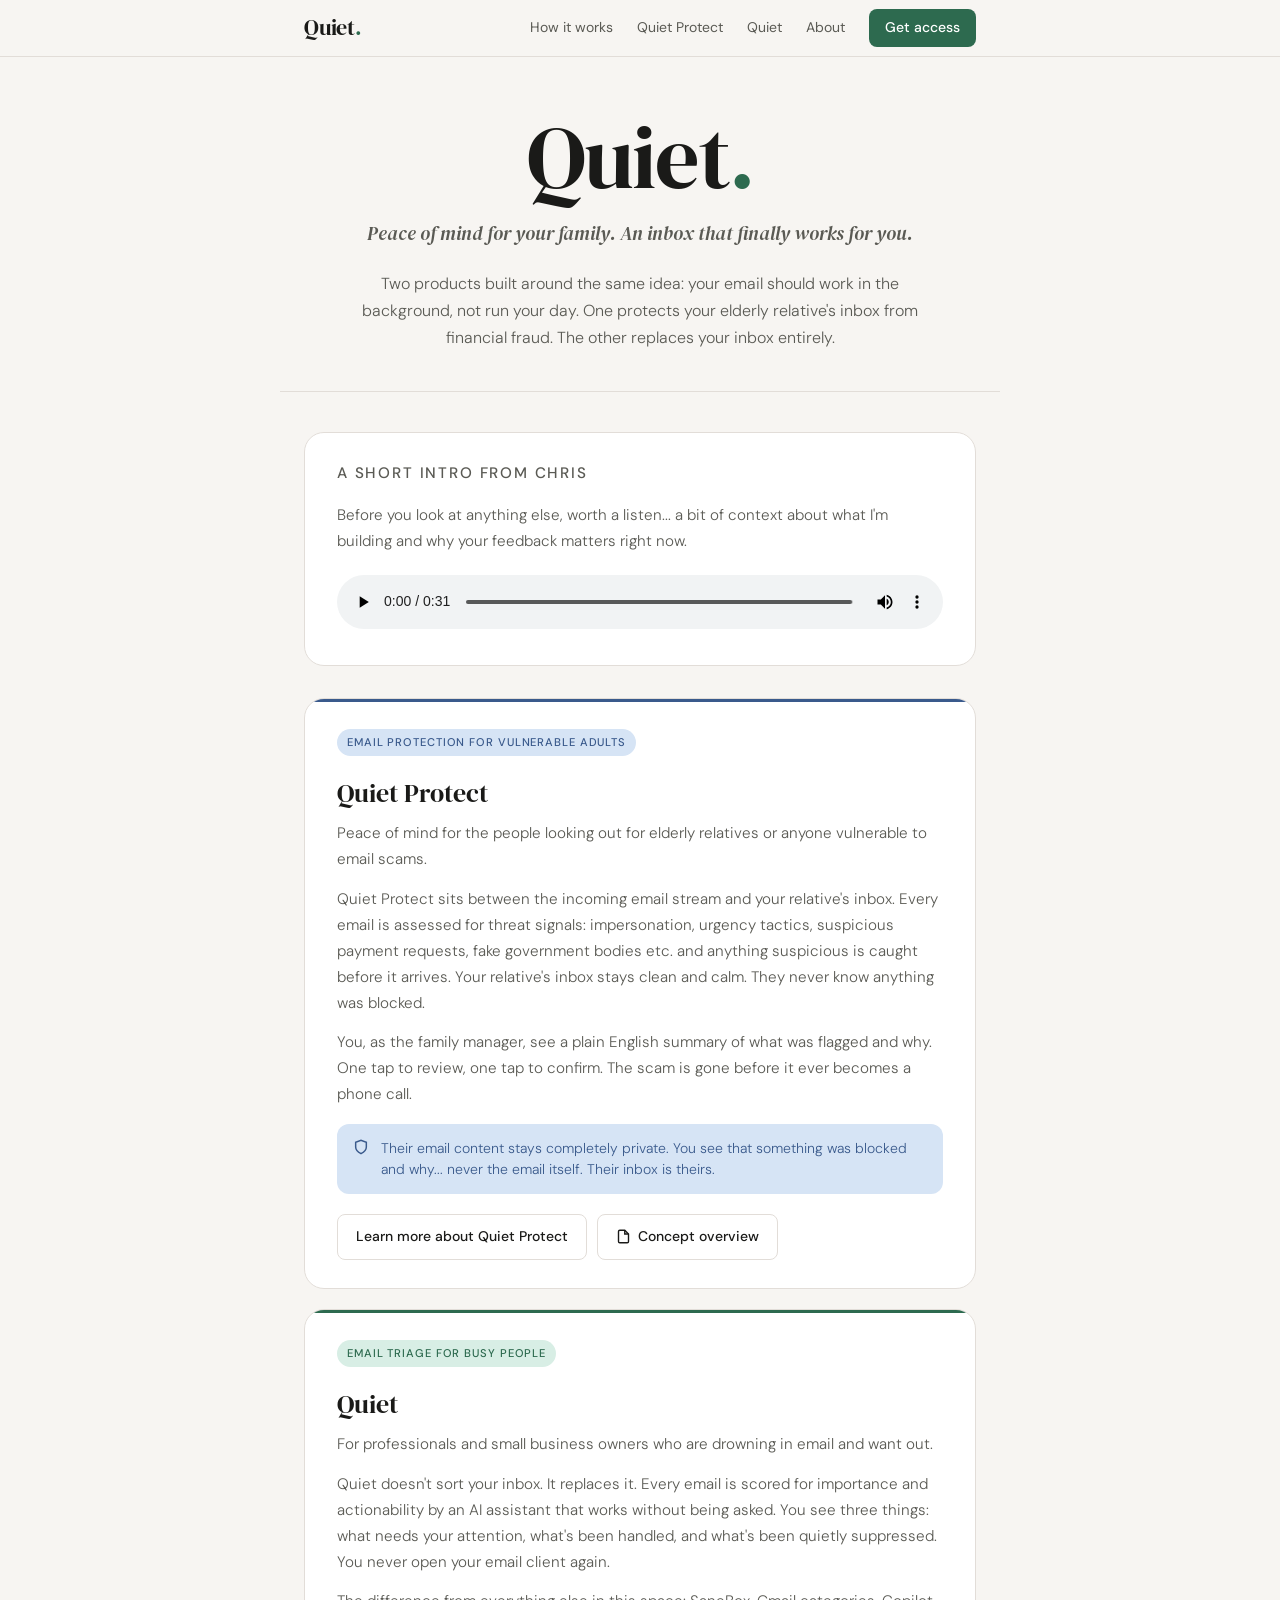
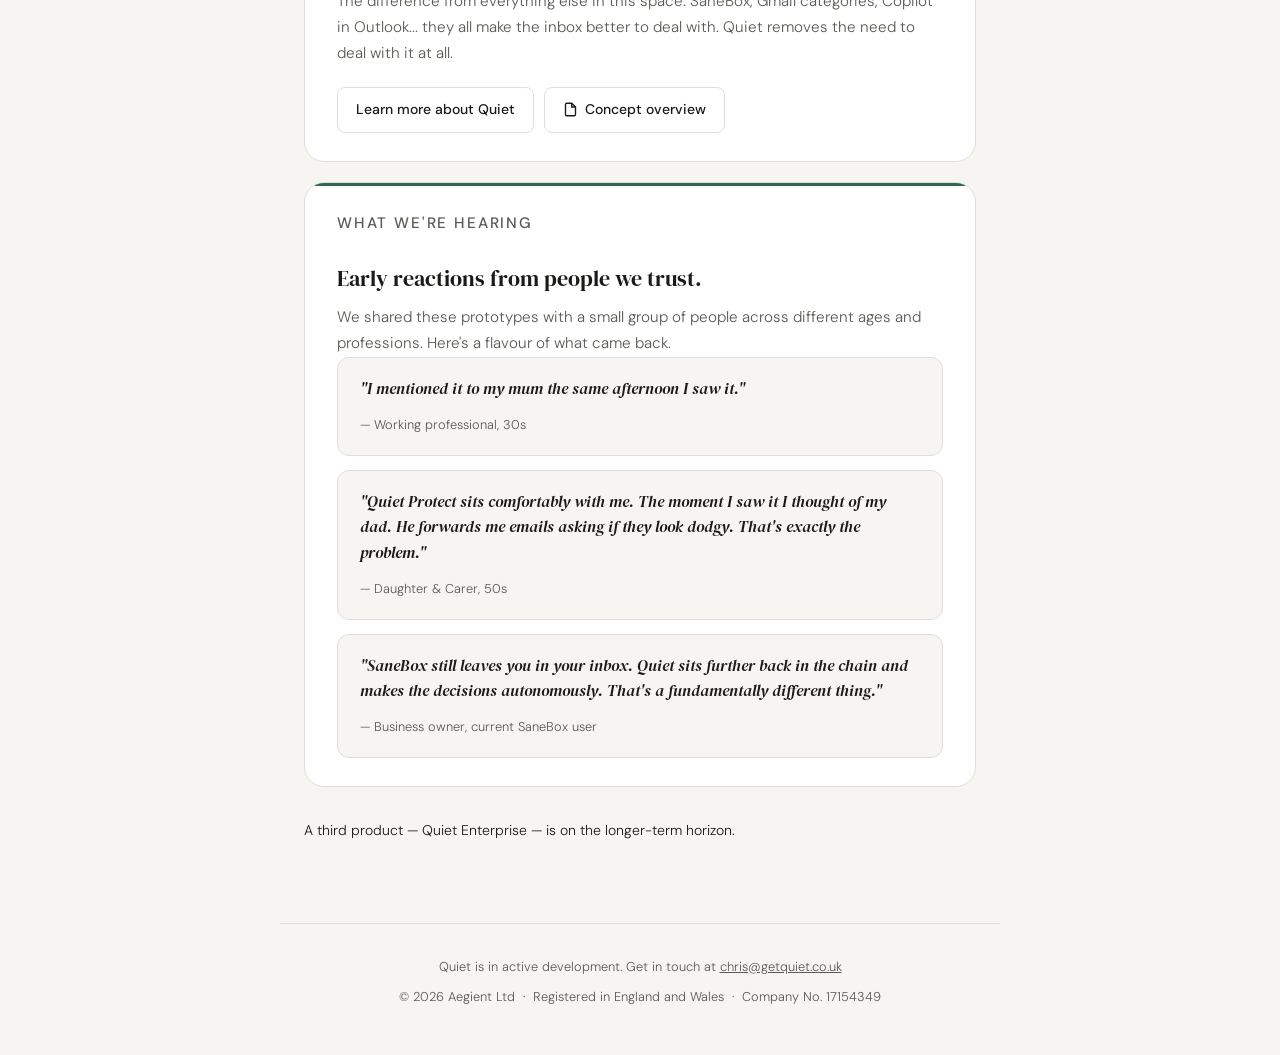
==== commit 81907466: "chore: update company name and registration to Aegient Ltd - Replace Tickbox SMC Limited with Aegien" ====
--- a/index.html
+++ b/index.html
@@ -129,7 +129,7 @@
 
   <footer>
     <p>Quiet is in active development. Get in touch at <a href="mailto:chris@getquiet.co.uk">chris@getquiet.co.uk</a></p>
-    <p style="margin-top: 8px;">© 2026 Chris Falck &nbsp;·&nbsp; Tickbox SMC Limited</p>
+    <p style="margin-top: 8px;">© 2026 Aegient Ltd &nbsp;·&nbsp; Registered in England and Wales &nbsp;·&nbsp; Company No. 17154349</p>
   </footer>
   <script src="/js/site.js"></script>
 
